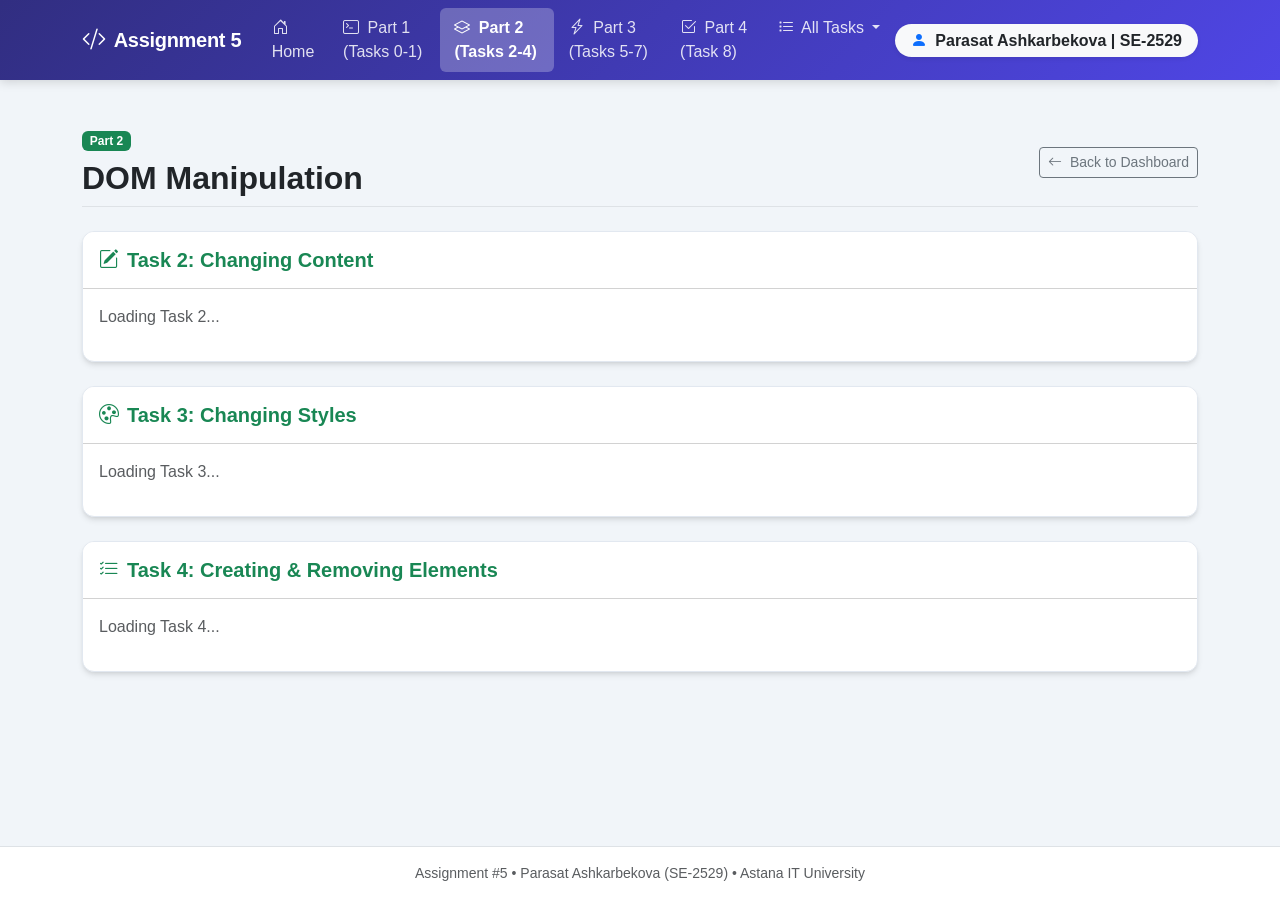
==== part2.html @ 4d17790c "Initialize repository, add README.md, and create shared navigation bar layout" ====
<!DOCTYPE html>
<html lang="en">
<head>
  <meta charset="UTF-8">
  <meta name="viewport" content="width=device-width, initial-scale=1.0">
  <title>Part 2: DOM Manipulation | Assignment 5</title>
  <link href="https://cdn.jsdelivr.net/npm/bootstrap@5.3.3/dist/css/bootstrap.min.css" rel="stylesheet">
  <link href="https://cdn.jsdelivr.net/npm/bootstrap-icons@1.11.3/font/bootstrap-icons.min.css" rel="stylesheet">
  <link rel="stylesheet" href="css/style.css">
</head>
<body>

  <nav class="navbar navbar-expand-lg navbar-dark sticky-top">
    <div class="container">
      <a class="navbar-brand d-flex align-items-center gap-2" href="index.html">
        <i class="bi bi-code-slash fs-4"></i>
        <span>Assignment 5</span>
      </a>
      <button class="navbar-toggler" type="button" data-bs-toggle="collapse" data-bs-target="#mainNavbar" aria-controls="mainNavbar" aria-expanded="false" aria-label="Toggle navigation">
        <span class="navbar-toggler-icon"></span>
      </button>
      <div class="collapse navbar-collapse" id="mainNavbar">
        <ul class="navbar-nav me-auto mb-2 mb-lg-0">
          <li class="nav-item">
            <a class="nav-link" href="index.html">
              <i class="bi bi-house-door me-1"></i> Home
            </a>
          </li>
          <li class="nav-item">
            <a class="nav-link" href="part1.html">
              <i class="bi bi-terminal me-1"></i> Part 1 (Tasks 0-1)
            </a>
          </li>
          <li class="nav-item">
            <a class="nav-link active" aria-current="page" href="part2.html">
              <i class="bi bi-layers me-1"></i> Part 2 (Tasks 2-4)
            </a>
          </li>
          <li class="nav-item">
            <a class="nav-link" href="part3.html">
              <i class="bi bi-lightning-charge me-1"></i> Part 3 (Tasks 5-7)
            </a>
          </li>
          <li class="nav-item">
            <a class="nav-link" href="part4.html">
              <i class="bi bi-check2-square me-1"></i> Part 4 (Task 8)
            </a>
          </li>
          <li class="nav-item dropdown">
            <a class="nav-link dropdown-toggle" href="#" role="button" data-bs-toggle="dropdown" aria-expanded="false">
              <i class="bi bi-list-task me-1"></i> All Tasks
            </a>
            <ul class="dropdown-menu">
              <li><h6 class="dropdown-header">Part 1: Introduction</h6></li>
              <li><a class="dropdown-item" href="part1.html#task0">Task 0: First Script & Alert</a></li>
              <li><a class="dropdown-item" href="part1.html#task1">Task 1: Variables & Operators</a></li>
              <li><hr class="dropdown-divider"></li>
              <li><h6 class="dropdown-header">Part 2: DOM Manipulation</h6></li>
              <li><a class="dropdown-item" href="part2.html#task2">Task 2: Changing Content</a></li>
              <li><a class="dropdown-item" href="part2.html#task3">Task 3: Changing Styles</a></li>
              <li><a class="dropdown-item" href="part2.html#task4">Task 4: Add & Remove Items</a></li>
              <li><hr class="dropdown-divider"></li>
              <li><h6 class="dropdown-header">Part 3: Events</h6></li>
              <li><a class="dropdown-item" href="part3.html#task5">Task 5: Mouse Events</a></li>
              <li><a class="dropdown-item" href="part3.html#task6">Task 6: Keyboard Events</a></li>
              <li><a class="dropdown-item" href="part3.html#task7">Task 7: Calculator</a></li>
              <li><hr class="dropdown-divider"></li>
              <li><h6 class="dropdown-header">Part 4: Mini Project</h6></li>
              <li><a class="dropdown-item" href="part4.html#task8">Task 8: To-Do App</a></li>
            </ul>
          </li>
        </ul>
        <div class="d-flex align-items-center">
          <span class="badge bg-light text-dark py-2 px-3 fs-6 rounded-pill shadow-sm">
            <i class="bi bi-person-fill text-primary me-1"></i> Parasat Ashkarbekova | SE-2529
          </span>
        </div>
      </div>
    </div>
  </nav>

  <main class="py-5">
    <div class="container">
      <div class="d-flex align-items-center justify-content-between mb-4 pb-2 border-bottom">
        <div>
          <span class="badge bg-success text-white mb-2">Part 2</span>
          <h1 class="h2 fw-bold text-dark mb-0">DOM Manipulation</h1>
        </div>
        <a href="index.html" class="btn btn-outline-secondary btn-sm">
          <i class="bi bi-arrow-left me-1"></i> Back to Dashboard
        </a>
      </div>

      <div id="task2" class="card mb-4">
        <div class="card-header bg-white py-3">
          <h2 class="h5 fw-bold mb-0 text-success">
            <i class="bi bi-pencil-square me-2"></i>Task 2: Changing Content
          </h2>
        </div>
        <div class="card-body">
          <p class="text-muted">Loading Task 2...</p>
        </div>
      </div>

      <div id="task3" class="card mb-4">
        <div class="card-header bg-white py-3">
          <h2 class="h5 fw-bold mb-0 text-success">
            <i class="bi bi-palette me-2"></i>Task 3: Changing Styles
          </h2>
        </div>
        <div class="card-body">
          <p class="text-muted">Loading Task 3...</p>
        </div>
      </div>

      <div id="task4" class="card mb-4">
        <div class="card-header bg-white py-3">
          <h2 class="h5 fw-bold mb-0 text-success">
            <i class="bi bi-list-check me-2"></i>Task 4: Creating & Removing Elements
          </h2>
        </div>
        <div class="card-body">
          <p class="text-muted">Loading Task 4...</p>
        </div>
      </div>
    </div>
  </main>

  <footer class="mt-auto py-3 bg-white border-top">
    <div class="container text-center text-muted small">
      <span>Assignment #5 &bull; Parasat Ashkarbekova (SE-2529) &bull; Astana IT University</span>
    </div>
  </footer>

  <script src="https://cdn.jsdelivr.net/npm/bootstrap@5.3.3/dist/js/bootstrap.bundle.min.js"></script>
</body>
</html>
---- css/style.css ----
:root {
  --primary-color: #4f46e5;
  --primary-hover: #4338ca;
  --secondary-bg: #f8fafc;
  --card-border: #e2e8f0;
  --card-shadow: 0 4px 6px -1px rgba(0, 0, 0, 0.1), 0 2px 4px -2px rgba(0, 0, 0, 0.1);
  --card-hover-shadow: 0 10px 15px -3px rgba(0, 0, 0, 0.1), 0 4px 6px -4px rgba(0, 0, 0, 0.1);
}

body {
  font-family: -apple-system, BlinkMacSystemFont, "Segoe UI", Roboto, "Helvetica Neue", Arial, sans-serif;
  background-color: #f1f5f9;
  color: #1e293b;
  min-height: 100vh;
  display: flex;
  flex-direction: column;
}

main {
  flex: 1 0 auto;
}

.navbar {
  background: linear-gradient(135deg, #312e81 0%, #4f46e5 100%);
  box-shadow: 0 2px 10px rgba(0, 0, 0, 0.15);
}

.navbar-brand {
  font-weight: 700;
  letter-spacing: -0.3px;
}

.nav-link {
  font-weight: 500;
  padding: 0.5rem 0.9rem !important;
  border-radius: 6px;
  color: rgba(255, 255, 255, 0.85) !important;
  transition: all 0.2s ease-in-out;
}

.nav-link:hover {
  color: #ffffff !important;
  background-color: rgba(255, 255, 255, 0.15);
}

.nav-link.active {
  color: #ffffff !important;
  background-color: rgba(255, 255, 255, 0.25);
  font-weight: 600;
}

.card {
  border: 1px solid var(--card-border);
  border-radius: 12px;
  box-shadow: var(--card-shadow);
  background-color: #ffffff;
  transition: transform 0.2s ease, box-shadow 0.2s ease;
}

.card-hover:hover {
  transform: translateY(-4px);
  box-shadow: var(--card-hover-shadow);
}

.card-header {
  border-top-left-radius: 11px !important;
  border-top-right-radius: 11px !important;
  font-weight: 600;
}

.interactive-box {
  width: 100%;
  min-height: 120px;
  display: flex;
  align-items: center;
  justify-content: center;
  border-radius: 8px;
  border: 2px dashed #94a3b8;
  font-weight: 600;
  transition: background-color 0.3s ease, font-size 0.3s ease, color 0.3s ease;
}

.task-card {
  background-color: #ffffff;
  border: 1px solid #e2e8f0;
  border-radius: 8px;
  padding: 16px;
  margin-bottom: 12px;
  transition: box-shadow 0.2s ease;
}

.task-card:hover {
  box-shadow: 0 4px 6px -1px rgba(0, 0, 0, 0.08);
}

.task-title {
  font-size: 1.1rem;
  font-weight: 600;
  margin-bottom: 4px;
}

.task-desc {
  font-size: 0.95rem;
  color: #64748b;
  margin-bottom: 0;
  white-space: pre-wrap;
}

.task-completed .task-title,
.task-completed .task-desc {
  text-decoration: line-through;
  color: #94a3b8;
}

.action-btn {
  border: none;
  background: transparent;
  cursor: pointer;
  padding: 4px 8px;
  border-radius: 4px;
  transition: background-color 0.2s ease;
}

.action-btn:hover {
  background-color: #f1f5f9;
}

.action-btn.delete-btn {
  color: #ef4444;
}

.action-btn.delete-btn:hover {
  background-color: #fee2e2;
}

.action-btn.toggle-btn {
  color: #10b981;
}

.action-btn.toggle-btn:hover {
  background-color: #d1fae5;
}

footer {
  background-color: #ffffff;
  border-top: 1px solid #e2e8f0;
  padding: 1.5rem 0;
  margin-top: auto;
}
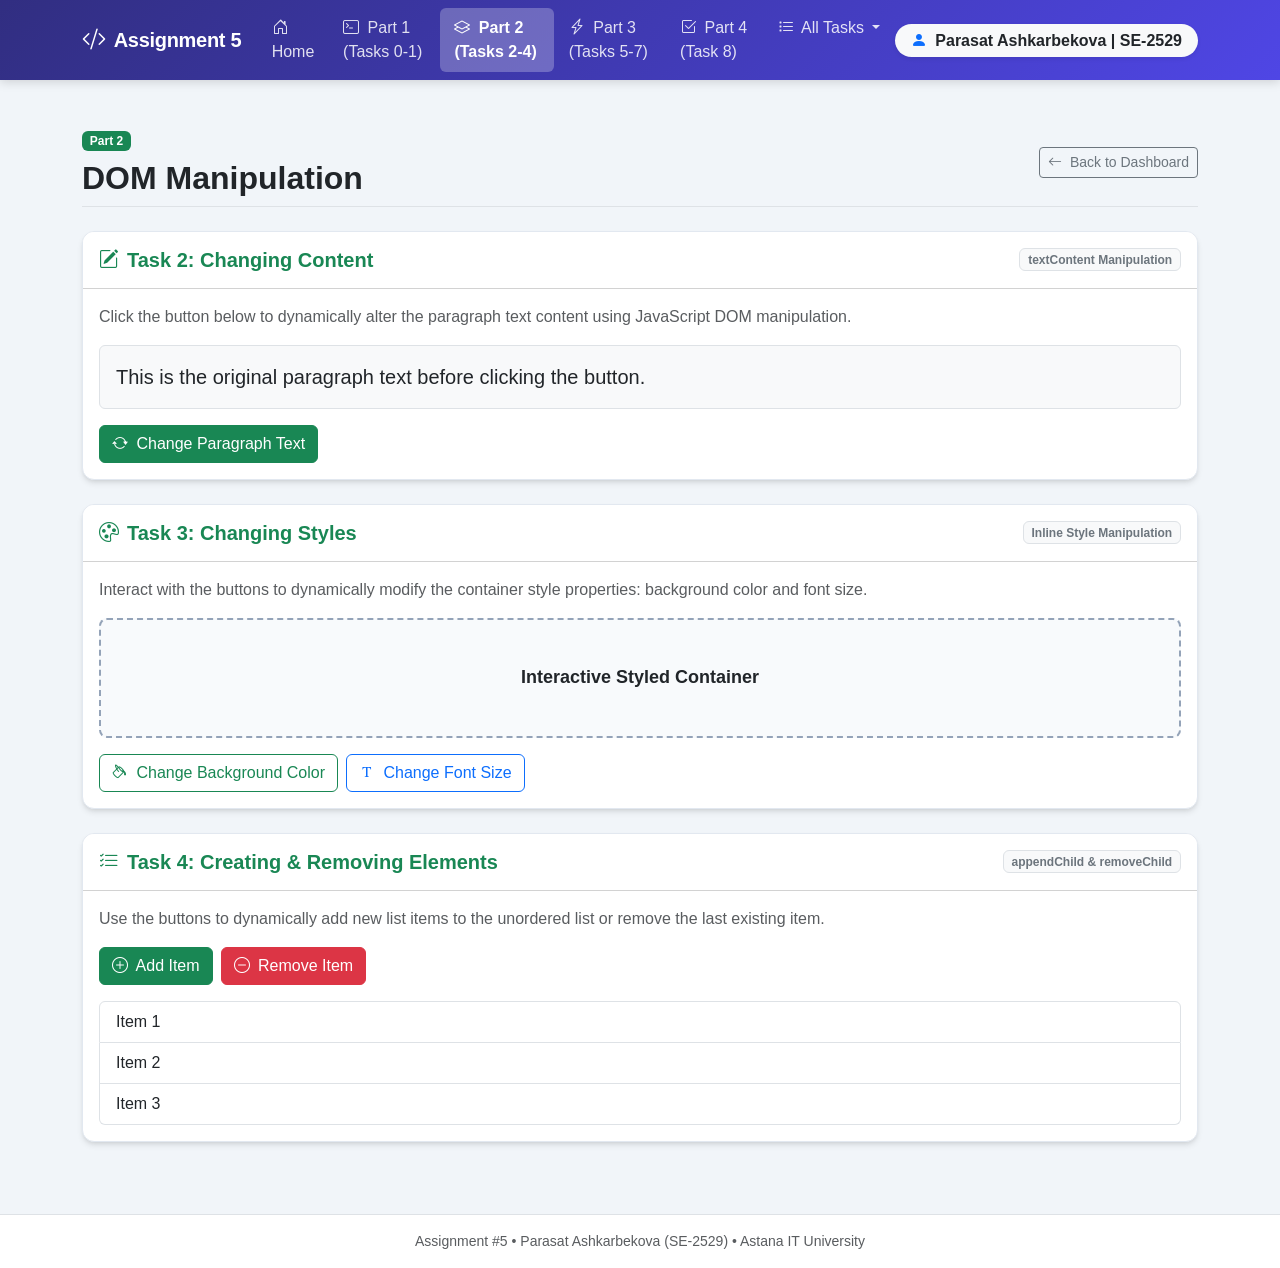
==== commit f637ed58: "Implement Part 2: Task 2, Task 3, and Task 4 for DOM content, styling, and element manipulation" ====
--- a/part2.html
+++ b/part2.html
@@ -92,35 +92,76 @@
       </div>
 
       <div id="task2" class="card mb-4">
-        <div class="card-header bg-white py-3">
+        <div class="card-header bg-white py-3 d-flex align-items-center justify-content-between">
           <h2 class="h5 fw-bold mb-0 text-success">
             <i class="bi bi-pencil-square me-2"></i>Task 2: Changing Content
           </h2>
+          <span class="badge bg-light text-secondary border">textContent Manipulation</span>
         </div>
         <div class="card-body">
-          <p class="text-muted">Loading Task 2...</p>
+          <p class="text-muted mb-3">
+            Click the button below to dynamically alter the paragraph text content using JavaScript DOM manipulation.
+          </p>
+          <div class="p-3 bg-light rounded border mb-3">
+            <p id="target-paragraph" class="fs-5 mb-0 fw-medium text-dark">
+              This is the original paragraph text before clicking the button.
+            </p>
+          </div>
+          <button id="change-text-btn" class="btn btn-success">
+            <i class="bi bi-arrow-repeat me-1"></i> Change Paragraph Text
+          </button>
         </div>
       </div>
 
       <div id="task3" class="card mb-4">
-        <div class="card-header bg-white py-3">
+        <div class="card-header bg-white py-3 d-flex align-items-center justify-content-between">
           <h2 class="h5 fw-bold mb-0 text-success">
             <i class="bi bi-palette me-2"></i>Task 3: Changing Styles
           </h2>
+          <span class="badge bg-light text-secondary border">Inline Style Manipulation</span>
         </div>
         <div class="card-body">
-          <p class="text-muted">Loading Task 3...</p>
+          <p class="text-muted mb-3">
+            Interact with the buttons to dynamically modify the container style properties: background color and font size.
+          </p>
+          <div id="style-box" class="interactive-box p-4 text-center mb-3" style="background-color: #f8fafc; font-size: 18px;">
+            Interactive Styled Container
+          </div>
+          <div class="d-flex flex-wrap gap-2">
+            <button id="change-bg-btn" class="btn btn-outline-success">
+              <i class="bi bi-paint-bucket me-1"></i> Change Background Color
+            </button>
+            <button id="change-font-btn" class="btn btn-outline-primary">
+              <i class="bi bi-fonts me-1"></i> Change Font Size
+            </button>
+          </div>
         </div>
       </div>
 
       <div id="task4" class="card mb-4">
-        <div class="card-header bg-white py-3">
+        <div class="card-header bg-white py-3 d-flex align-items-center justify-content-between">
           <h2 class="h5 fw-bold mb-0 text-success">
             <i class="bi bi-list-check me-2"></i>Task 4: Creating & Removing Elements
           </h2>
+          <span class="badge bg-light text-secondary border">appendChild & removeChild</span>
         </div>
         <div class="card-body">
-          <p class="text-muted">Loading Task 4...</p>
+          <p class="text-muted mb-3">
+            Use the buttons to dynamically add new list items to the unordered list or remove the last existing item.
+          </p>
+          <div class="d-flex flex-wrap gap-2 mb-3">
+            <button id="add-item-btn" class="btn btn-success">
+              <i class="bi bi-plus-circle me-1"></i> Add Item
+            </button>
+            <button id="remove-item-btn" class="btn btn-danger">
+              <i class="bi bi-dash-circle me-1"></i> Remove Item
+            </button>
+          </div>
+          <ul id="dynamic-list" class="list-group">
+            <li class="list-group-item d-flex justify-content-between align-items-center">Item 1</li>
+            <li class="list-group-item d-flex justify-content-between align-items-center">Item 2</li>
+            <li class="list-group-item d-flex justify-content-between align-items-center">Item 3</li>
+          </ul>
         </div>
       </div>
     </div>
@@ -133,5 +174,6 @@
   </footer>
 
   <script src="https://cdn.jsdelivr.net/npm/bootstrap@5.3.3/dist/js/bootstrap.bundle.min.js"></script>
+  <script src="js/part2.js"></script>
 </body>
 </html>
